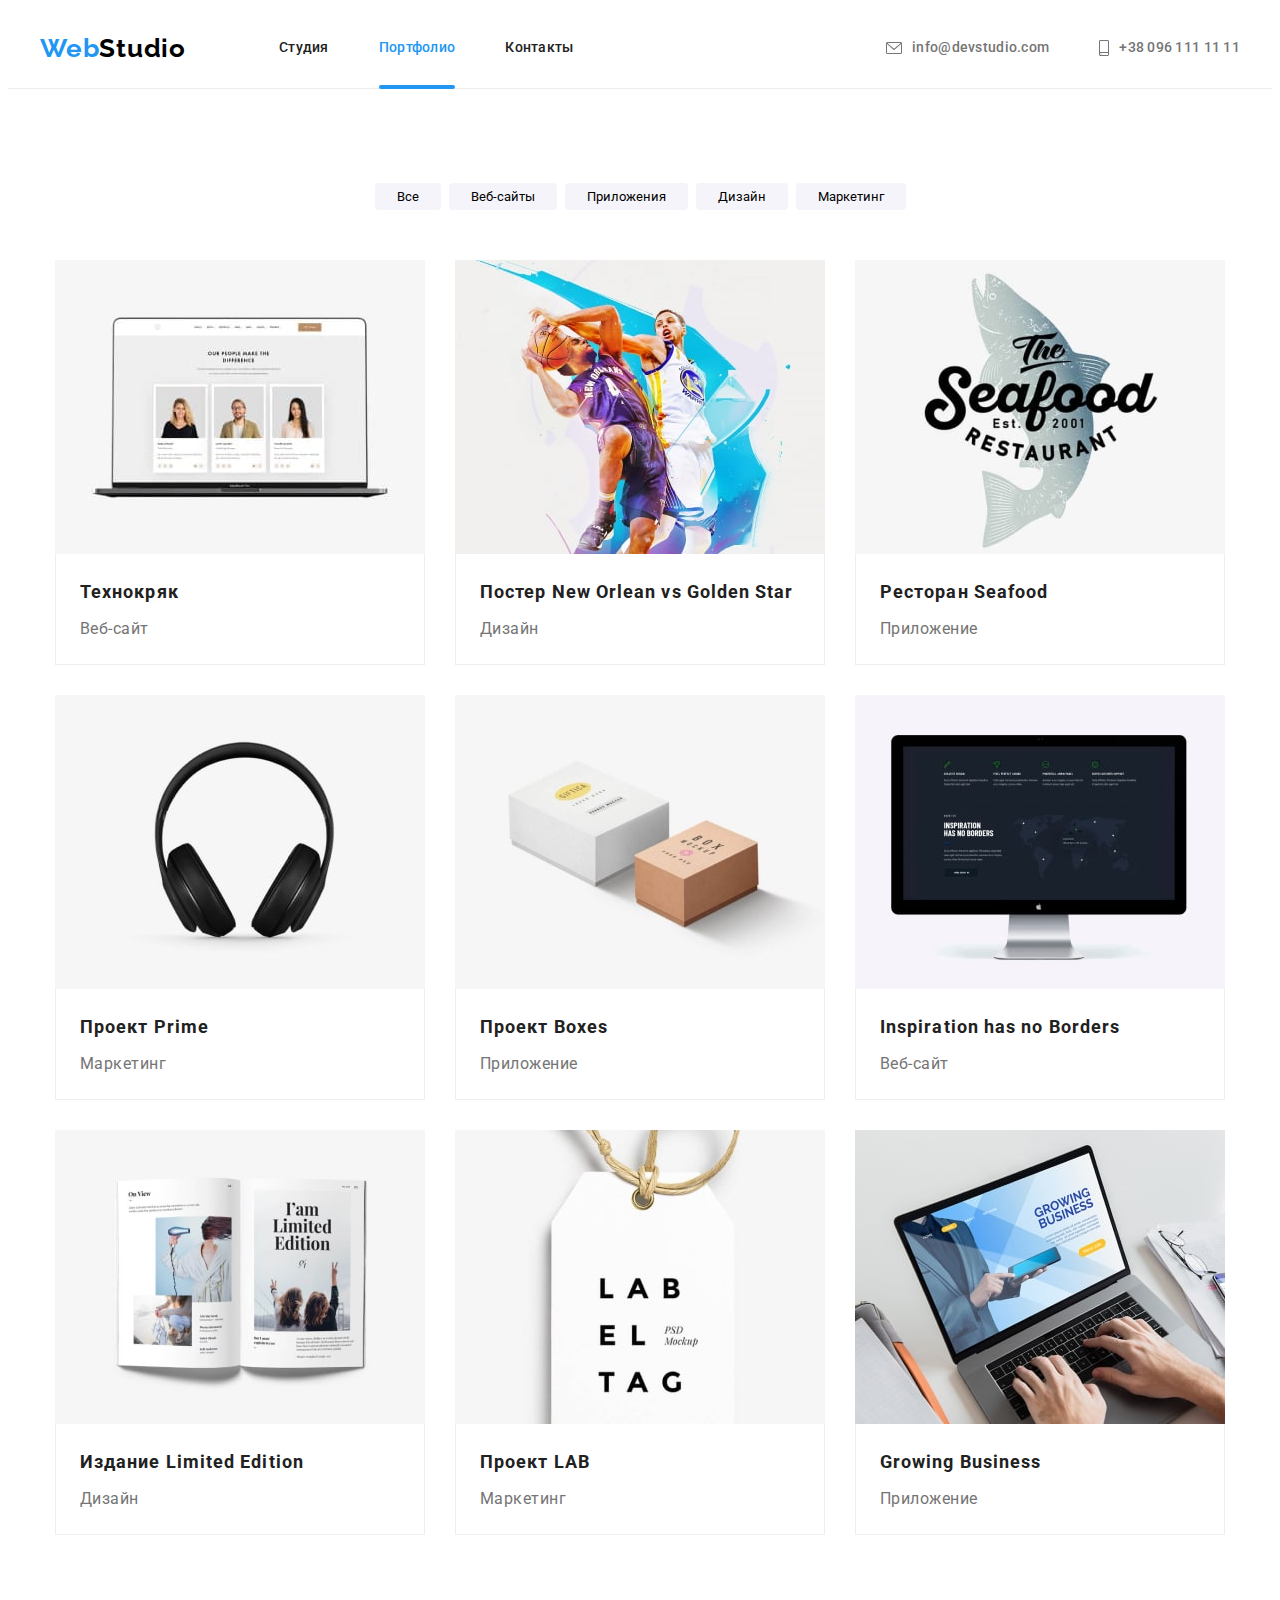
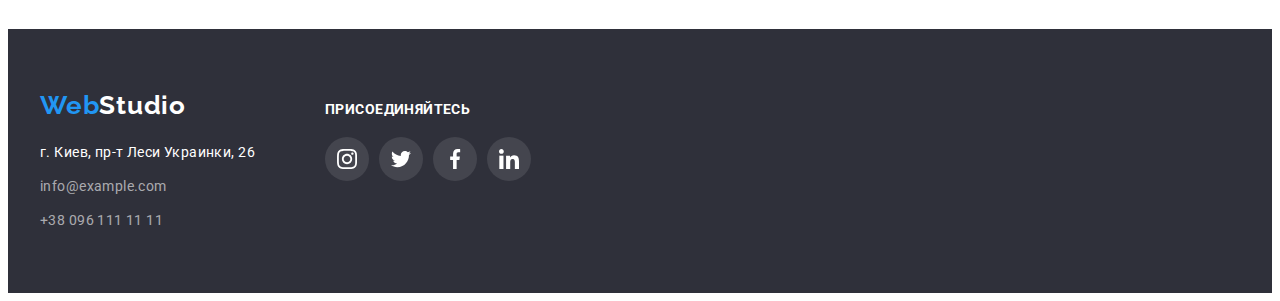
==== portfolio.html @ 0861aa2b "update" ====
<!DOCTYPE html>
<html lang="ru">
  <head>
    <meta charset="UTF-8" />
    <meta http-equiv="X-UA-Compatible" content="IE=edge" />
    <meta name="viewport" content="width=, initial-scale=1.0" />
    <link
      rel="stylesheet"
      href="https://cdnjs.cloudflare.com/ajax/libs/modern-normalize/1.1.0/modern-normalize.min.css"
      integrity="sha512-wpPYUAdjBVSE4KJnH1VR1HeZfpl1ub8YT/NKx4PuQ5NmX2tKuGu6U/JRp5y+Y8XG2tV+wKQpNHVUX03MfMFn9Q=="
      crossorigin="anonymous"
      referrerpolicy="no-referrer"
    />
    <link rel="stylesheet" href="./css/styles.css" />
    <link rel="preconnect" href="https://fonts.googleapis.com" />
    <link rel="preconnect" href="https://fonts.gstatic.com" crossorigin />
    <link
      href="https://fonts.googleapis.com/css2?family=Raleway:wght@700&family=Roboto:wght@400;500;700;900&display=swap"
      rel="stylesheet"
    />
    <title>WebStudio</title>
  </head>
  <body>
    <header class="header">
      <div class="container header-flex">
        <a href="./index.html" class="header-logo"
          ><span class="header-logo-color">Web</span>Studio</a
        >
        <nav class="header-nav">
          <ul class="header-list">
            <li class="header-item">
              <a href="./index.html" class="header-link">Студия</a>
            </li>
            <li class="header-item">
              <a href="./portfolio.html" class="header-link"
                ><span class="header-link-color">Портфолио</span></a
              >
            </li>
            <li class="header-item">
              <a href="" class="header-link">Контакты</a>
            </li>
          </ul>
        </nav>
        <ul class="header-contact-list">
          <li class="header-contact-item">
            <a href="mailto:info@devstudio.com" class="header-contact-mail"
              ><svg class="contact-item" width="16px" height="12px">
                <use href="./images/symbol-defs.svg#icon-envelope-hover"></use>
              </svg>
              info@devstudio.com</a
            >
          </li>
          <li class="header-contact-item">
            <a href="tel:+380961111111" class="header-contact-tel"
              ><svg class="contact-item" width="10px" height="16px">
                <use href="./images/symbol-defs.svg#icon-smartphone"></use>
              </svg>
              +38 096 111 11 11</a
            >
          </li>
        </ul>
      </div>
    </header>
    <main>
      <section class="portfolio">
        <div class="container">
          <ul class="portfolio-nav-list portfolio-flex">
            <li class="portfolio-nav-item">
              <button type="button" class="portfolio-nav-btn">Все</button>
            </li>
            <li class="portfolio-nav-item">
              <button type="button" class="portfolio-nav-btn">Веб-сайты</button>
            </li>
            <li class="portfolio-nav-item">
              <button type="button" class="portfolio-nav-btn">
                Приложения
              </button>
            </li>
            <li class="portfolio-nav-item">
              <button type="button" class="portfolio-nav-btn">Дизайн</button>
            </li>
            <li class="portfolio-nav-item">
              <button type="button" class="portfolio-nav-btn">Маркетинг</button>
            </li>
          </ul>

          <ul class="project-list">
            <li class="project-item">
              <a href="./portfolio.html" class="project-link">
                <div class="portfolio-img">
                  <img
                    src="./images/project1.jpg"
                    width="370"
                    height="294"
                    alt="Проекты компании"
                  />
                  <p class="portfolio-text">
                    Ресурс предлагает комплексные предложения с разным уровнем
                    функционала и сервисов. Все это позволит посетителю получить
                    исчерпывающие сведения о компании или частном лице.
                  </p>
                </div>
                <div class="project-flex">
                  <h3 class="project-headline">Технокряк</h3>
                  <p class="project-text">Веб-сайт</p>
                </div>
              </a>
            </li>
            <li class="project-item">
              <a href="./portfolio.html" class="project-link">
                <div class="portfolio-img">
                  <img
                    src="./images/project2.jpg"
                    width="370"
                    height="294"
                    alt="Проекты компании"
                  />
                  <p class="portfolio-text">
                    Ресурс предлагает комплексные предложения с разным уровнем
                    функционала и сервисов. Все это позволит посетителю получить
                    исчерпывающие сведения о компании или частном лице.
                  </p>
                </div>
                <div class="project-flex">
                  <h3 class="project-headline">
                    Постер New Orlean vs Golden Star
                  </h3>
                  <p class="project-text">Дизайн</p>
                </div>
              </a>
            </li>
            <li class="project-item">
              <a href="./portfolio.html" class="project-link"
                ><div class="portfolio-img">
                  <img
                    src="./images/project3.jpg"
                    width="370"
                    height="294"
                    alt="Проекты компании"
                  />
                  <p class="portfolio-text">
                    Ресурс предлагает комплексные предложения с разным уровнем
                    функционала и сервисов. Все это позволит посетителю получить
                    исчерпывающие сведения о компании или частном лице.
                  </p>
                </div>
                <div class="project-flex">
                  <h3 class="project-headline">Ресторан Seafood</h3>
                  <p class="project-text">Приложение</p>
                </div>
              </a>
            </li>
            <li class="project-item">
              <a href="./portfolio.html" class="project-link"
                ><div class="portfolio-img">
                  <img
                    src="./images/project4.jpg"
                    width="370"
                    height="294"
                    alt="Проекты компании"
                  />
                  <p class="portfolio-text">
                    Ресурс предлагает комплексные предложения с разным уровнем
                    функционала и сервисов. Все это позволит посетителю получить
                    исчерпывающие сведения о компании или частном лице.
                  </p>
                </div>
                <div class="project-flex">
                  <h3 class="project-headline">Проект Prime</h3>
                  <p class="project-text">Маркетинг</p>
                </div>
              </a>
            </li>
            <li class="project-item">
              <a href="./portfolio.html" class="project-link"
                ><div class="portfolio-img">
                  <img
                    src="./images/project5.jpg"
                    width="370"
                    height="294"
                    alt="Проекты компании"
                  />
                  <p class="portfolio-text">
                    Ресурс предлагает комплексные предложения с разным уровнем
                    функционала и сервисов. Все это позволит посетителю получить
                    исчерпывающие сведения о компании или частном лице.
                  </p>
                </div>
                <div class="project-flex">
                  <h3 class="project-headline">Проект Boxes</h3>
                  <p class="project-text">Приложение</p>
                </div>
              </a>
            </li>
            <li class="project-item">
              <a href="./portfolio.html" class="project-link"
                ><div class="portfolio-img">
                  <img
                    src="./images/project6.jpg"
                    width="370"
                    height="294"
                    alt="Проекты компании"
                  />
                  <p class="portfolio-text">
                    Ресурс предлагает комплексные предложения с разным уровнем
                    функционала и сервисов. Все это позволит посетителю получить
                    исчерпывающие сведения о компании или частном лице.
                  </p>
                </div>
                <div class="project-flex">
                  <h3 class="project-headline">Inspiration has no Borders</h3>
                  <p class="project-text">Веб-сайт</p>
                </div>
              </a>
            </li>
            <li class="project-item">
              <a href="./portfolio.html" class="project-link"
                ><div class="portfolio-img">
                  <img
                    src="./images/project7.jpg"
                    width="370"
                    height="294"
                    alt="Проекты компании"
                  />
                  <p class="portfolio-text">
                    Ресурс предлагает комплексные предложения с разным уровнем
                    функционала и сервисов. Все это позволит посетителю получить
                    исчерпывающие сведения о компании или частном лице.
                  </p>
                </div>
                <div class="project-flex">
                  <h3 class="project-headline">Издание Limited Edition</h3>
                  <p class="project-text">Дизайн</p>
                </div>
              </a>
            </li>
            <li class="project-item">
              <a href="./portfolio.html" class="project-link"
                ><div class="portfolio-img">
                  <img
                    src="./images/project8.jpg"
                    width="370"
                    height="294"
                    alt="Проекты компании"
                  />
                  <p class="portfolio-text">
                    Ресурс предлагает комплексные предложения с разным уровнем
                    функционала и сервисов. Все это позволит посетителю получить
                    исчерпывающие сведения о компании или частном лице.
                  </p>
                </div>
                <div class="project-flex">
                  <h3 class="project-headline">Проект LAB</h3>
                  <p class="project-text">Маркетинг</p>
                </div>
              </a>
            </li>
            <li class="project-item">
              <a href="./portfolio.html" class="project-link"
                ><div class="portfolio-img">
                  <img
                    src="./images/project9.jpg"
                    width="370"
                    height="294"
                    alt="Проекты компании"
                  />
                  <p class="portfolio-text">
                    Ресурс предлагает комплексные предложения с разным уровнем
                    функционала и сервисов. Все это позволит посетителю получить
                    исчерпывающие сведения о компании или частном лице.
                  </p>
                </div>
                <div class="project-flex">
                  <h3 class="project-headline">Growing Business</h3>
                  <p class="project-text">Приложение</p>
                </div>
              </a>
            </li>
          </ul>
        </div>
      </section>
    </main>
    <footer class="footer">
      <div class="container footer-flex">
        <div class="address-flex">
          <a href="./index.html" class="footer-logo"
            ><span class="header-logo-color">Web</span>Studio</a
          >
          <address class="address">
            <ul class="footer-list">
              <li class="footer-item">
                <a
                  href="https://bit.ly/3pXMvUd"
                  target="_blank"
                  rel="noopener noreferrer"
                  class="map-link"
                  >г. Киев, пр-т Леси Украинки, 26</a
                >
              </li>
              <li class="footer-item">
                <a href="mailto:info@example.com" class="footer-contact-mail"
                  >info@example.com</a
                >
              </li>
              <li class="footer-item">
                <a href="tel:+380961111111" class="footer-contact-tel"
                  >+38 096 111 11 11</a
                >
              </li>
            </ul>
          </address>
        </div>
        <section class="social">
          <h3 class="social-headline">присоединяйтесь</h3>

          <ul class="social-soc">
            <li class="team-soc-item">
              <a href="" class="social-soc-link">
                <svg class="social-soc-icon" width="20px" height="20px">
                  <use href="./images/symbol-defs.svg#icon-instagram"></use>
                </svg>
              </a>
            </li>
            <li class="team-soc-item">
              <a href="" class="social-soc-link">
                <svg class="social-soc-icon" width="20px" height="20px">
                  <use href="./images/symbol-defs.svg#icon-twitter"></use>
                </svg>
              </a>
            </li>
            <li class="team-soc-item">
              <a href="" class="social-soc-link">
                <svg class="social-soc-icon" width="20px" height="20px">
                  <use href="./images/symbol-defs.svg#icon-facebook"></use>
                </svg>
              </a>
            </li>
            <li class="team-soc-item">
              <a href="" class="social-soc-link">
                <svg class="social-soc-icon" width="20px" height="20px">
                  <use href="./images/symbol-defs.svg#icon-linkedin"></use>
                </svg>
              </a>
            </li>
          </ul>
        </section>
      </div>
    </footer>
  </body>
</html>
---- css/styles.css ----
body {
  font-family: "Roboto", sans-serif;
  color: #212121;
}

.container {
  width: 1200px;
  margin-left: auto;
  margin-right: auto;
  padding-left: 15px;
  padding-right: 15px;
}

/* Змінні */
:root {
  --first-text-color: #2196f3;
  --second-text-color: #757575;
  --third-text-color: #ffffff;
  --first-background-color: #2f303a;
  --second-background-color: #f5f4fa;
  --first-button-color: #2196f3;
  --second-button-color: #f5f4fa;
}

p,
h1,
h2,
h3,
h4,
h5,
h6 {
  margin: 0;
}

img {
  display: block;
  max-width: 100%;
  height: auto;
}

ul {
  margin: 0;
  padding-left: 0;
}

/* Header */
.header {
  display: flex;
  border-bottom: 1px solid #ececec;
}
section {
  padding-top: 94px;
  padding-bottom: 94px;
}
.header-logo {
  font-family: "Raleway";
  font-style: normal;
  font-weight: 700;
  font-size: 26px;
  line-height: 1.19;
  color: black;
  letter-spacing: 0.03em;
  margin-right: 93px;
}
.header-logo-color {
  color: var(--first-text-color);
}

.header-flex {
  display: flex;
  align-items: center;
}
.header-nav {
}
.header-list {
  display: flex;
  column-gap: 50px;
}
.header-item {
}
.header-link {
  display: block;
  color: #212121;
  font-style: normal;
  font-weight: 500;
  font-size: 14px;
  line-height: 1.14;
  letter-spacing: 0.02em;
  padding-top: 32px;
  padding-bottom: 32px;
  position: relative;
  transition: color 250ms cubic-bezier(0.4, 0, 0.2, 1);
}
.header-link:hover,
.header-link:focus {
  color: var(--first-text-color);
}

.header-link-color {
  color: var(--first-text-color);
}
.header-link-color::after {
  color: var(--first-text-color);
  content: "";
  position: absolute;
  background: #2196f3;
  left: 0;
  bottom: -1px;
  width: 100%;
  height: 4px;
  border-radius: 2px;
}
.header-contact-list {
  display: flex;
  margin-left: auto;
  align-items: center;
}
.header-contact-item {
  margin-right: 50px;
}
.header-contact-item:last-child {
  margin-right: 0;
}
.header-contact-mail {
  color: var(--second-text-color);
  font-style: normal;
  font-weight: 500;
  font-size: 14px;
  line-height: 1.14;
  letter-spacing: 0.02em;
  padding-top: 32px;
  padding-bottom: 32px;
  display: flex;
  align-items: center;
  transition: color 250ms cubic-bezier(0.4, 0, 0.2, 1);
}
.header-contact-mail:hover,
.header-contact-mail:focus {
  color: var(--first-text-color);
}
.contact-item {
  margin-right: 10px;
  fill: currentColor;
  padding: 0;
}
.header-contact-tel {
  color: var(--second-text-color);
  font-style: normal;
  font-weight: 500;
  font-size: 14px;
  line-height: 1.14;
  letter-spacing: 0.02em;
  padding-top: 32px;
  padding-bottom: 32px;
  display: flex;
  align-items: center;
  transition: color 250ms cubic-bezier(0.4, 0, 0.2, 1);
}
.header-contact-tel:hover,
.header-contact-tel:focus {
  color: var(--first-text-color);
}
/* Hero */
.hero {
  background-image: linear-gradient(
      rgba(47, 48, 58, 0.4),
      rgba(47, 48, 58, 0.4)
    ),
    url(../images/hero-background.jpg);
  background-repeat: no-repeat;
  max-width: 1600px;
  padding-top: 200px;
  padding-bottom: 200px;
  margin: auto;
}
.hero-flex {
  text-align: center;
}
.hero-headline {
  width: 696px;
  text-transform: uppercase;
  color: var(--third-text-color);
  font-weight: 900;
  font-size: 44px;
  line-height: 1.36;
  letter-spacing: 0.06em;
  margin: auto;
  margin-bottom: 30px;
}
.hero-btn {
  width: 200px;
  height: 50px;
  box-shadow: 0px 4px 4px rgba(0, 0, 0, 0.15);
  background-color: var(--first-button-color);
  border: 0;
  border-radius: 4px;
  cursor: pointer;
  color: var(--third-text-color);
  font-family: "Roboto";
  font-style: normal;
  font-weight: 700;
  font-size: 16px;
  line-height: 1.87;
  letter-spacing: 0.06em;
  transition: background-color 250ms cubic-bezier(0.4, 0, 0.2, 1);
}

.hero-btn:hover {
  background-color: #188ce8;
}
/* Softskills */
.softskills {
  padding-bottom: 0;
}
.softskills-list {
  display: flex;
  column-gap: 30px;
}
.softskills-item {
  width: 270px;
}
.softskills-headline {
  text-transform: uppercase;
  font-weight: 700;
  font-size: 14px;
  line-height: 1.14;
  letter-spacing: 0.03em;
  margin-bottom: 10px;
}
.softskills-text {
  color: var(--second-text-color);
  font-size: 14px;
  line-height: 1.71;
  letter-spacing: 0.03em;
}
.softskills-img {
  width: 270px;
  height: 120px;
  background-color: #f5f4fa;
  margin-bottom: 30px;
  display: flex;
  align-items: center;
  justify-content: center;
}
/* Occupation */
.occupation {
}
.occupation-list {
  position: relative;
}
.occupation-headline {
  font-weight: 700;
  font-size: 36px;
  line-height: 1.16;
  letter-spacing: 0.03em;
  margin-bottom: 50px;
  text-align: center;
}
.occupation-list {
  display: flex;
  column-gap: 30px;
}
.occupation-item {
}
/* Team */
.team {
  background-color: var(--second-background-color);
}
.team-flex {
  background-color: #fff;
  padding-top: 30px;
  padding-bottom: 30px;
}
.team-soc {
  display: flex;
  justify-content: center;
  gap: 10px;
  background-color: #fff;
}
.team-soc-link {
  width: 44px;
  height: 44px;
  background-color: #fff;
  border-radius: 50%;
  display: flex;
  align-items: center;
  justify-content: center;
  color: #afb1b8;
  transition: background-color 250ms cubic-bezier(0.4, 0, 0.2, 1),
    color 250ms cubic-bezier(0.4, 0, 0.2, 1);
}
.team-soc-link:hover,
.team-soc-link:focus {
  background-color: #2196f3;
  color: #fff;
}
.team-soc-icon {
  fill: currentColor;
}
.team-headline {
  font-weight: 700;
  font-size: 36px;
  line-height: 1.16;
  letter-spacing: 0.03em;
  margin-bottom: 50px;
  text-align: center;
}
.team-list {
  display: flex;
  column-gap: 30px;
}
.team-item {
  box-shadow: 0px 1px 3px rgba(0, 0, 0, 0.12), 0px 1px 1px rgba(0, 0, 0, 0.14),
    0px 2px 1px rgba(0, 0, 0, 0.2);
  text-align: center;
}
.team-name {
  font-weight: 500;
  font-size: 16px;
  line-height: 1.18;
  letter-spacing: 0.03em;
  margin-bottom: 10px;
}
.team-text {
  color: var(--second-text-color);
  font-size: 16px;
  line-height: 1.18;
  letter-spacing: 0.03em;
  margin-bottom: 16px;
}
/* Footer */
.footer {
  background-color: var(--first-background-color);
  padding-top: 60px;
  padding-bottom: 60px;
}
.footer-flex {
  display: flex;
  align-items: baseline;
}
.address-flex {
  margin-right: 70px;
}
.footer-logo {
  color: var(--third-text-color);
  font-family: "Raleway";
  font-style: normal;
  font-weight: 700;
  font-size: 26px;
  line-height: 1.19;
  letter-spacing: 0.03em;
}
.address {
  margin-top: 20px;
}
.footer-list {
}
.footer-item {
  margin-bottom: 10px;
}
.footer-item:last-child {
  margin-bottom: 0px;
}
.map-link {
  color: var(--third-text-color);
  font-style: normal;
  font-size: 14px;
  line-height: 1.71;
  letter-spacing: 0.03em;
  transition: color 250ms cubic-bezier(0.4, 0, 0.2, 1);
}
.map-link:hover,
.map-link:focus {
  color: var(--first-text-color);
}
.footer-contact-mail {
  color: rgba(255, 255, 255, 0.6);
  font-style: normal;
  font-size: 14px;
  line-height: 1.71;
  letter-spacing: 0.03em;
  transition: color 250ms cubic-bezier(0.4, 0, 0.2, 1);
}
.footer-contact-mail:hover,
.footer-contact-mail:focus {
  color: var(--first-text-color);
}
.footer-contact-tel {
  color: rgba(255, 255, 255, 0.6);
  font-style: normal;
  font-size: 14px;
  line-height: 1.71;
  letter-spacing: 0.03em;
  transition: color 250ms cubic-bezier(0.4, 0, 0.2, 1);
}
.footer-contact-tel:hover,
.footer-contact-tel:focus {
  color: var(--first-text-color);
}
/* Portfolio */
.portfolio {
}
.portfolio-flex {
}
.portfolio-nav-list {
  display: flex;
  column-gap: 8px;
  margin: auto;
  margin-bottom: 50px;
}
.portfolio-flex {
  justify-content: center;
}
.portfolio-nav-item {
  font-weight: 500;
  font-size: 16px;
  line-height: 1.62;
  letter-spacing: 0.03em;
}
.portfolio-nav-item:hover,
.portfolio-nav-item:focus {
}
.portfolio-nav-btn {
  background: var(--second-button-color);
  border: 0;
  border-radius: 4px;
  font-family: inherit;
  font-style: normal;

  padding: 6px 22px;
  transition: background-color 250ms cubic-bezier(0.4, 0, 0.2, 1),
    color 250ms cubic-bezier(0.4, 0, 0.2, 1),
    box-shadow 250ms cubic-bezier(0.4, 0, 0.2, 1);
}
.portfolio-nav-btn:hover {
  background: var(--first-button-color);
  color: #ffffff;
  cursor: pointer;
  box-shadow: 0px 3px 1px rgba(0, 0, 0, 0.1), 0px 1px 2px rgba(0, 0, 0, 0.08),
    0px 2px 2px rgba(0, 0, 0, 0.12);
}
.project-list {
  display: flex;
  flex-wrap: wrap;
  justify-content: center;
  gap: 30px;
}
.project-flex {
  border-left: 1px solid #eeeeee;
  border-right: 1px solid #eeeeee;
  border-bottom: 1px solid #eeeeee;
  padding: 20px 24px;
}
.project-item {
  width: 370px;
}

.project-link {
  display: block;
  transition: box-shadow 250ms cubic-bezier(0.4, 0, 0.2, 1);
}
.portfolio-img {
  position: relative;
  overflow: hidden;
}

.portfolio-text {
  position: absolute;
  display: block;
  top: 0;
  left: 0;
  width: 100%;
  height: 100%;
  padding: 63px 24px;
  font-style: normal;
  font-weight: 400;
  font-size: 18px;
  line-height: 1.56;
  letter-spacing: 0.03em;
  transform: translateY(101%);
  transition: transform 250ms cubic-bezier(0.4, 0, 0.2, 1);
  color: #fff;
  background-color: rgba(33, 150, 243, 0.9);
}

.project-link:hover,
.project-link:focus {
  box-shadow: 0px 1px 1px rgba(0, 0, 0, 0.12), 0px 4px 4px rgba(0, 0, 0, 0.06),
    1px 4px 6px rgba(0, 0, 0, 0.16);
}
.project-link:hover .portfolio-text,
.project-link:focus .portfolio-text {
  transform: translateY(0);
}

.portfolio-img {
}
.project-headline {
  color: #212121;
  font-style: normal;
  font-weight: 700;
  font-size: 18px;
  line-height: 2;
  letter-spacing: 0.06em;
  margin-bottom: 4px;
}
.project-text {
  color: var(--second-text-color);
  font-size: 16px;
  line-height: 1.88;
  letter-spacing: 0.03em;
}

.clients {
}
.client-list {
  display: flex;
  justify-content: center;
  gap: 30px;
}

.clients-headline {
  font-weight: 700;
  font-size: 36px;
  line-height: 1.16;
  text-align: center;
  letter-spacing: 0.03em;
  margin-bottom: 50px;
}
.client-item {
}
.client-item:hover,
.client-item:focus {
}
.client-link {
  color: #afb1b8;
  display: flex;
  align-items: center;
  justify-content: center;
  width: 170px;
  height: 92px;
  border: 1px solid #afb1b8;
  border-radius: 4px;
  transition: color 250ms cubic-bezier(0.4, 0, 0.2, 1),
    border 250ms cubic-bezier(0.4, 0, 0.2, 1);
}
.client-link:hover,
.client-link:focus {
  color: #2196f3;
  border: 1px solid #2196f3;
}
.client-icon {
  fill: currentColor;
}

.social {
  padding-top: 12px;
  padding-bottom: 0px;
  text-align: baseline;
}
.social-headline {
  font-weight: 700;
  font-size: 14px;
  line-height: 16px;
  letter-spacing: 0.03em;
  text-transform: uppercase;
  color: var(--third-text-color);
  margin-bottom: 20px;
}
.social-soc {
  display: flex;
  justify-content: center;
  gap: 10px;
  background-color: #2f303a;
}
.social-soc-link {
  width: 44px;
  height: 44px;
  background-color: rgba(255, 255, 255, 0.1);
  border-radius: 50%;
  display: flex;
  align-items: center;
  justify-content: center;
  color: #fff;
  transition: background-color 250ms cubic-bezier(0.4, 0, 0.2, 1),
    color 250ms cubic-bezier(0.4, 0, 0.2, 1);
}
.social-soc-link:hover,
.social-soc-link:focus {
  background-color: #2196f3;
  color: #fff;
}
.social-soc-icon {
  fill: currentColor;
}
.header-item,
.header-contact-item,
.softskills-item,
.occupation-item,
.team-item,
.footer-item,
.portfolio-nav-item,
.project-item,
.team-soc-item,
.client-item {
  list-style-type: none;
}

.header-link,
.header-contact-mail,
.header-contact-tel,
.header-logo,
.footer-logo,
.map-link,
.contact-icon-link,
.footer-contact-mail,
.footer-contact-tel,
.project-link {
  text-decoration: none;
}

.occupation-text {
  background: rgba(47, 48, 58, 0.8);
  position: absolute;
  width: 370px;
  height: 70px;
  bottom: 0;
  display: flex;
  align-items: center;
  justify-content: center;
  color: #fff;
  font-weight: 700;
  font-size: 14px;
  line-height: 1.14;
  text-align: center;
  letter-spacing: 0.03em;
  text-transform: uppercase;
}
.backdrop {
  position: absolute;
  top: 0;
  width: 100%;
  height: 100%;
  background: rgba(0, 0, 0, 0.2);
  transition: opacity 300ms cubic-bezier(0.4, 0, 0.2, 1),
    visibility 300ms cubic-bezier(0.4, 0, 0.2, 1);
}

.backdrop.is-hidden .modal {
  transform: translate(-50%, -50%) scale(0);
}

.button-close {
  width: 30px;
  height: 30px;
  position: absolute;
  top: 8px;
  right: 8px;
  display: flex;
  align-items: center;
  justify-content: center;
  border-radius: 50%;
  background: #ffffff;
  border: 1px solid rgba(0, 0, 0, 0.1);
  cursor: pointer;
}

.modal {
  width: 528px;
  min-height: 581px;
  background-color: #ffffff;
  border-radius: 5px;
  position: absolute;
  top: 50%;
  left: 50%;
  transform: translate(-50%, -50%) scale(1);
  transition: transform 300ms cubic-bezier(0.4, 0, 0.2, 1);
}

.is-hidden {
  opacity: 0;
  visibility: hidden;
  pointer-events: none;
}
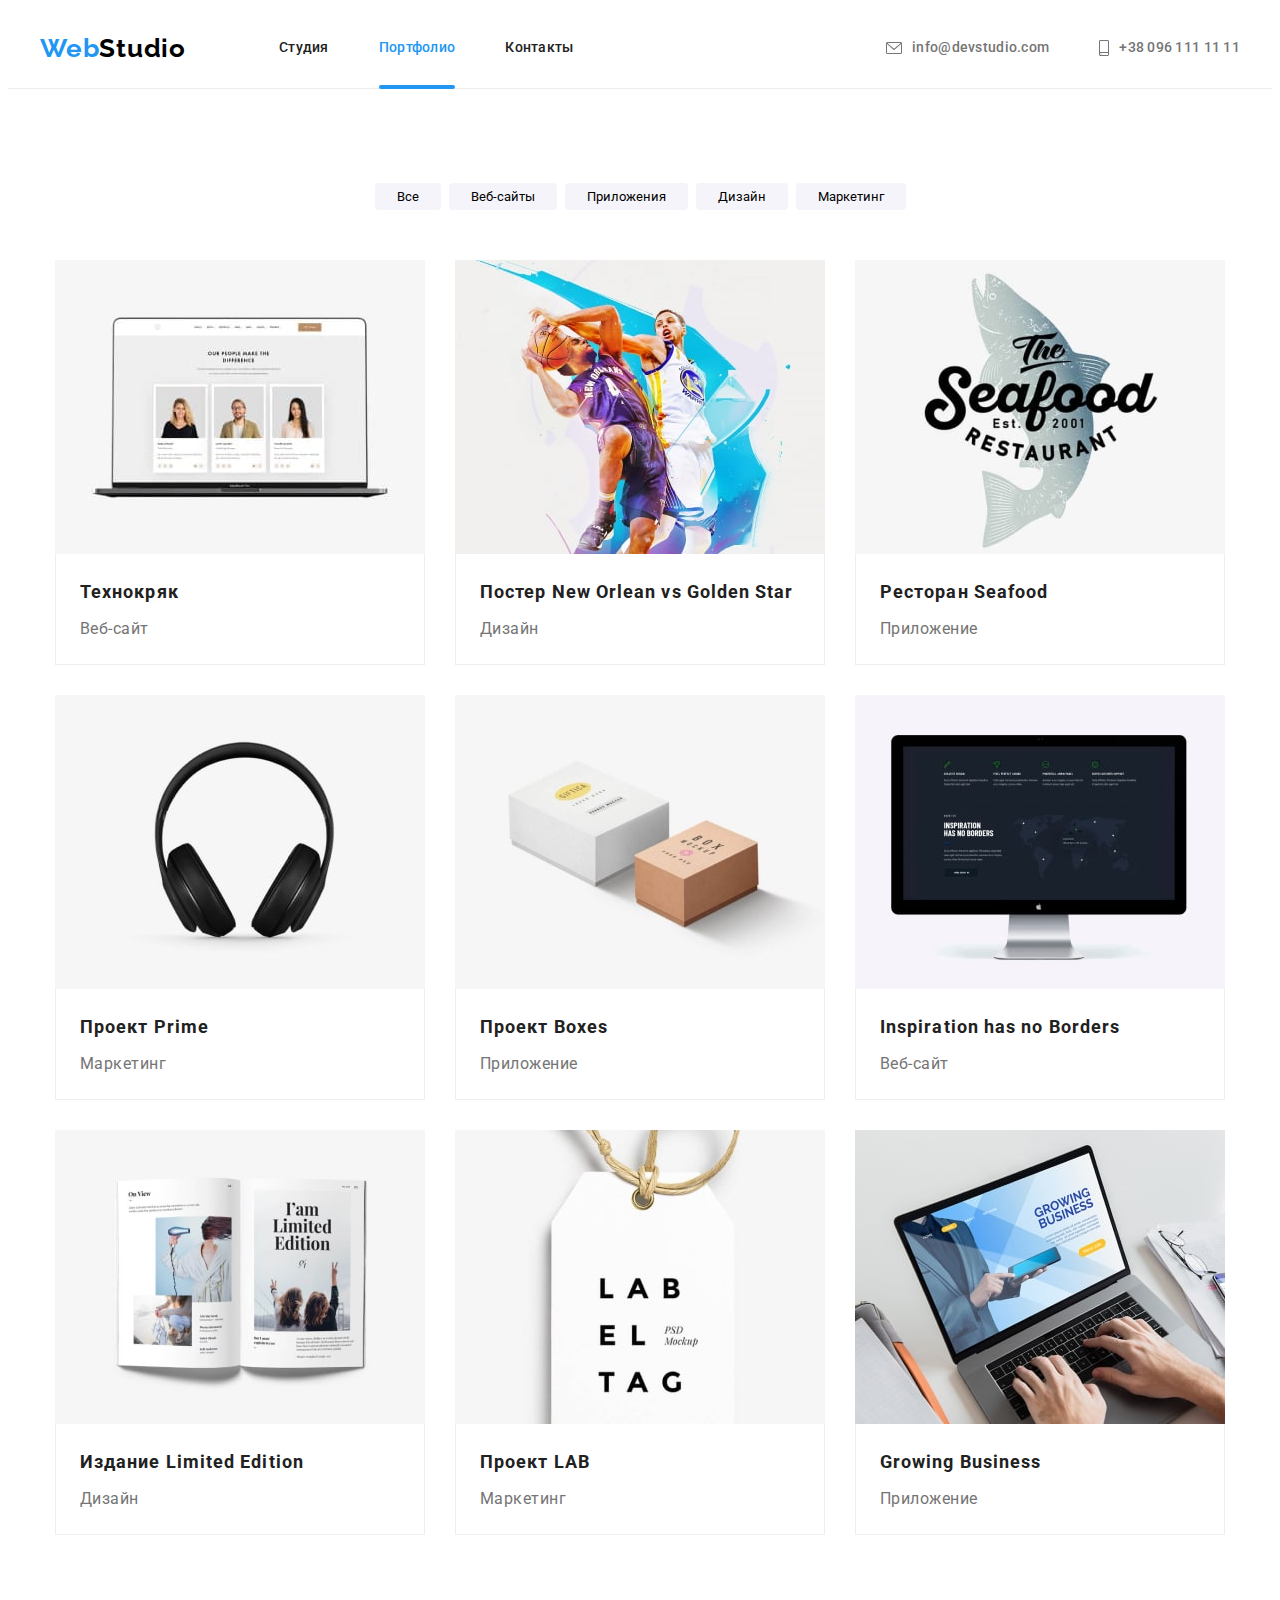
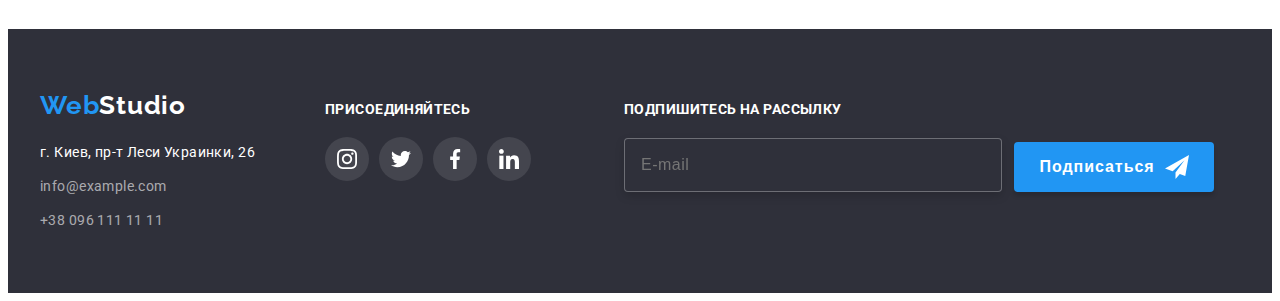
==== commit 199d4eda: "update" ====
--- a/portfolio.html
+++ b/portfolio.html
@@ -310,7 +310,7 @@
             </ul>
           </address>
         </div>
-        <section class="social">
+        <div class="social">
           <h3 class="social-headline">присоединяйтесь</h3>
 
           <ul class="social-soc">
@@ -343,7 +343,27 @@
               </a>
             </li>
           </ul>
-        </section>
+        </div>
+        <div class="subscribe">
+          <form action="" class="subscribe-form">
+            <label for="mail-sub" class="subscribe-label"
+              ><span class="label-text">Подпишитесь на рассылку</span>
+              <input
+                type="email"
+                name="email"
+                class="subscribe-input"
+                id="mail-sub"
+                placeholder="E-mail"
+              />
+            </label>
+            <button type="submit" class="subscribe-button">
+              Подписаться
+              <svg class="subscribe-button-icon" width="24px" height="24px">
+                <use href="./images/symbol-defs.svg#telegram"></use>
+              </svg>
+            </button>
+          </form>
+        </div>
       </div>
     </footer>
   </body>
--- a/css/styles.css
+++ b/css/styles.css
@@ -557,6 +557,7 @@
   padding-top: 12px;
   padding-bottom: 0px;
   text-align: baseline;
+  margin-right: 93px;
 }
 .social-headline {
   font-weight: 700;
@@ -663,6 +664,15 @@
   background: #ffffff;
   border: 1px solid rgba(0, 0, 0, 0.1);
   cursor: pointer;
+  color: #212121;
+  transition: color 250ms cubic-bezier(0.4, 0, 0.2, 1);
+}
+.button-close:hover,
+.button-close:focus {
+  color: #2196f3;
+}
+.modal-close {
+  fill: currentColor;
 }
 
 .modal {
@@ -675,6 +685,128 @@
   left: 50%;
   transform: translate(-50%, -50%) scale(1);
   transition: transform 300ms cubic-bezier(0.4, 0, 0.2, 1);
+  padding: 40px;
+}
+.modal-form {
+  position: relative;
+}
+.modal-title {
+  font-weight: 700;
+  font-size: 20px;
+  line-height: 1.15;
+  text-align: center;
+  letter-spacing: 0.03em;
+  text-align: center;
+  color: #212121;
+  margin-bottom: 12px;
+}
+.modal-label-text {
+  display: block;
+  margin-bottom: 4px;
+  font-weight: 400;
+  font-size: 12px;
+  line-height: 1.16;
+  letter-spacing: 0.01em;
+  color: #757575;
+}
+.modal-input {
+  display: block;
+  width: 100%;
+  height: 40px;
+  margin-bottom: 10px;
+  border: 1px solid rgba(33, 33, 33, 0.2);
+  border-radius: 4px;
+  outline: none;
+  padding-left: 42px;
+  transition: border 250ms cubic-bezier(0.4, 0, 0.2, 1);
+}
+.modal-name-icon {
+  position: absolute;
+  top: 29px;
+  left: 12px;
+  fill: #212121;
+  transition: fill 250ms cubic-bezier(0.4, 0, 0.2, 1);
+}
+.modal-tel-icon {
+  position: absolute;
+  top: 97px;
+  left: 12px;
+  fill: #212121;
+  transition: fill 250ms cubic-bezier(0.4, 0, 0.2, 1);
+}
+.modal-mail-icon {
+  position: absolute;
+  top: 165px;
+  left: 12px;
+  fill: #212121;
+  transition: fill 250ms cubic-bezier(0.4, 0, 0.2, 1);
+}
+.modal-input:focus {
+  border: 1px solid #2196f3;
+}
+.modal-input:focus + .modal-name-icon {
+  fill: #2196f3;
+}
+.modal-input:focus + .modal-tel-icon {
+  fill: #2196f3;
+}
+.modal-input:focus + .modal-mail-icon {
+  fill: #2196f3;
+}
+.textarea {
+  width: 100%;
+  height: 120px;
+  border: 1px solid rgba(33, 33, 33, 0.2);
+  border-radius: 4px;
+  padding: 12px 16px;
+  resize: none;
+  outline: none;
+  margin-bottom: 20px;
+}
+
+.textarea:focus {
+  border: 1px solid #2196f3;
+  transition: border 250ms cubic-bezier(0.4, 0, 0.2, 1);
+}
+
+.checkbox-flex {
+  display: flex;
+  align-items: center;
+  justify-content: center;
+  font-weight: 400;
+  font-size: 14px;
+  line-height: 1.71;
+  letter-spacing: 0.03em;
+  color: #757575;
+}
+.checkbox-item {
+  width: 16px;
+  height: 15px;
+  margin-right: 7px;
+  visibility: hidden;
+}
+
+.checkbox-link {
+  font-weight: 400;
+  font-size: 14px;
+  line-height: 1.71;
+  letter-spacing: 0.03em;
+  text-decoration-line: underline;
+  color: #2196f3;
+}
+.checkbox-icon {
+  position: absolute;
+  left: 12px;
+  visibility: hidden;
+  margin-right: 7px;
+  transition: visibility 250ms cubic-bezier(0.4, 0, 0.2, 1);
+}
+.check-icon {
+  position: absolute;
+  left: 12px;
+  visibility: visible;
+  margin-right: 7px;
+  transition: visibility 250ms cubic-bezier(0.4, 0, 0.2, 1);
 }
 
 .is-hidden {
@@ -682,3 +814,99 @@
   visibility: hidden;
   pointer-events: none;
 }
+.checkbox-item:checked + .checkbox-icon {
+  visibility: visible;
+}
+.checkbox-item:checked + .check-icon {
+  visibility: hidden;
+}
+
+.modal-button-flex {
+  text-align: center;
+}
+.modal-button {
+  width: 200px;
+  height: 50px;
+  margin: auto;
+  background: #2196f3;
+  box-shadow: 0px 4px 4px rgba(0, 0, 0, 0.15);
+  border-radius: 4px;
+  border: none;
+  margin-top: 30px;
+  font-weight: 700;
+  font-size: 16px;
+  line-height: 1.88;
+
+  letter-spacing: 0.06em;
+
+  color: #ffffff;
+  transition: background-color 250ms cubic-bezier(0.4, 0, 0.2, 1);
+}
+.modal-button:hover,
+.modal-button:focus {
+  background-color: #188ce8;
+}
+
+.subscribe {
+}
+
+.subscribe-input {
+  display: block;
+  width: 358px;
+  height: 50px;
+  border: 1px solid rgba(255, 255, 255, 0.3);
+  filter: drop-shadow(0px 4px 4px rgba(0, 0, 0, 0.15));
+  border-radius: 4px;
+  background-color: var(--first-background-color);
+  display: block;
+  padding-left: 16px;
+  font-weight: 400;
+  font-size: 16px;
+  line-height: 1.25;
+  letter-spacing: 0.03em;
+  outline: none;
+
+  color: rgba(255, 255, 255, 0.6);
+}
+.label-text {
+  font-style: normal;
+  font-weight: 700;
+  font-size: 14px;
+  line-height: 1.14;
+  letter-spacing: 0.03em;
+  text-transform: uppercase;
+  margin-bottom: 20px;
+  display: block;
+
+  color: #ffffff;
+}
+
+.subscribe-button {
+  width: 200px;
+  height: 50px;
+  background: #2196f3;
+  box-shadow: 0px 4px 4px rgba(0, 0, 0, 0.15);
+  border-radius: 4px;
+  border: none;
+  color: var(--third-text-color);
+  font-weight: 700;
+  font-size: 16px;
+  line-height: 1.88;
+  display: flex;
+  align-items: center;
+  justify-content: center;
+
+  letter-spacing: 0.06em;
+}
+
+.subscribe-form {
+  display: flex;
+  align-items: flex-end;
+}
+
+.subscribe-label {
+  margin-right: 12px;
+}
+.subscribe-button-icon {
+  margin-left: 10px;
+}
